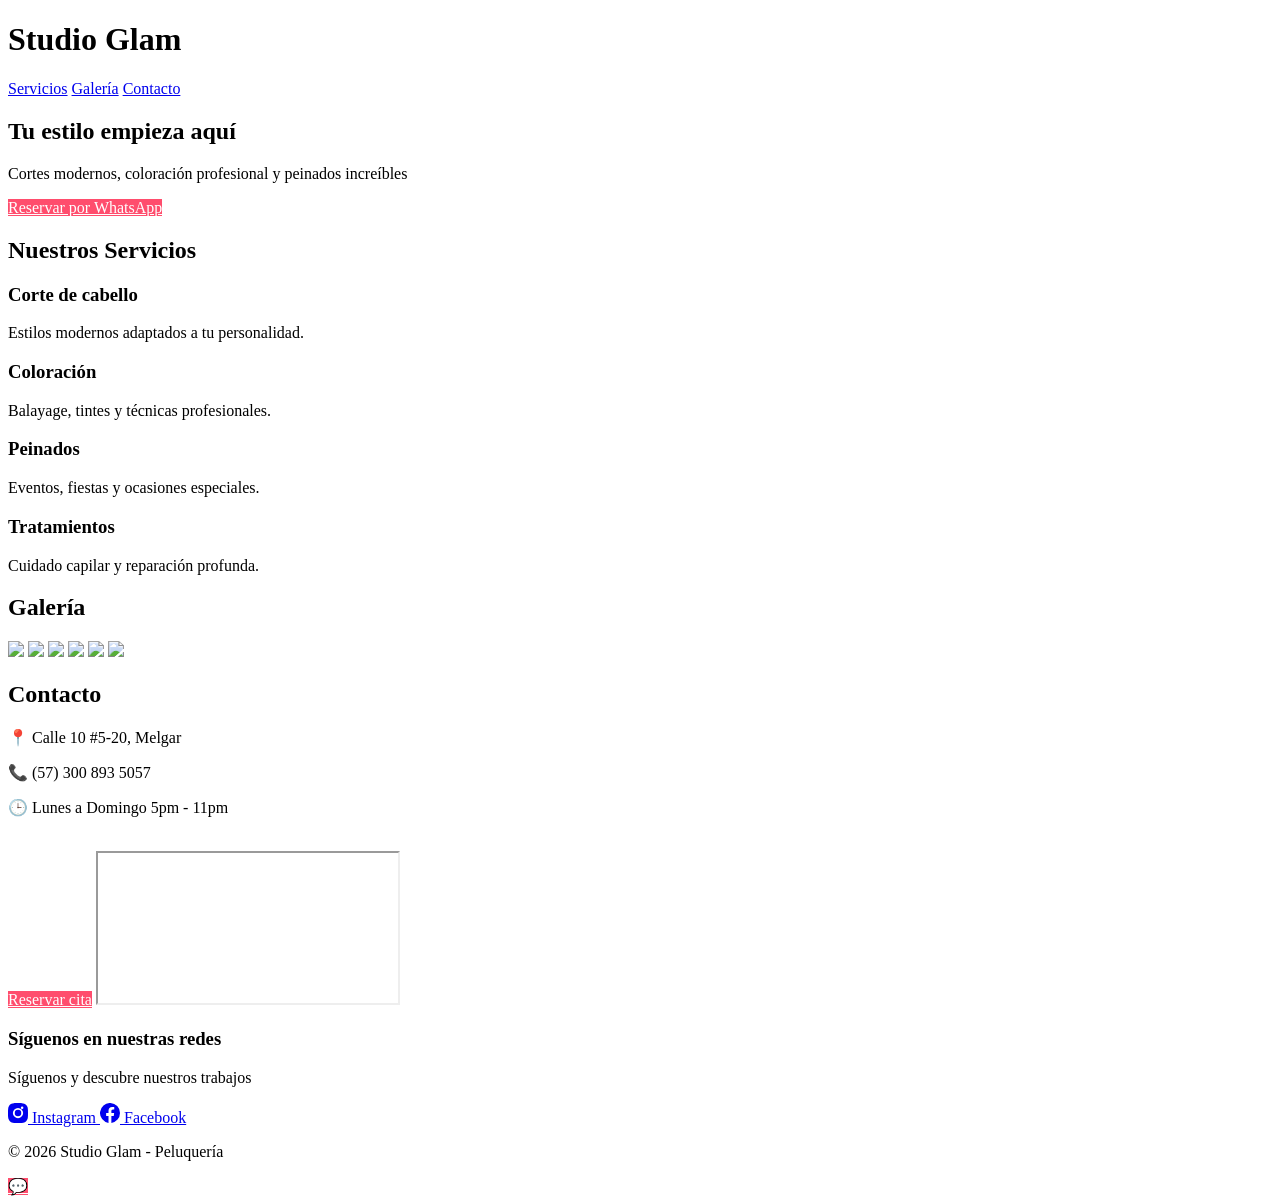
==== barber-template/index.html @ ac0e8989 "update" ====
<!doctype html>
<html lang="es">
  <head>
    <meta charset="UTF-8" />
    <meta name="viewport" content="width=device-width, initial-scale=1.0" />
    <meta name="description" content="Peluquería y barbería con estilo. Reserva tu cita por WhatsApp." />
    <link rel="icon" href="data:image/svg+xml,<svg xmlns='http://www.w3.org/2000/svg' viewBox='0 0 100 100'><text y='.9em' font-size='90'>✂️</text></svg>" />
    <link rel="stylesheet" type="text/css" href="css/styles.css" />
    <script src="https://cdn.tailwindcss.com"></script>
    <title id="nameTitle">Studio Glam - Peluquería</title>
  </head>

  <body>
    <header>
      <h1 id="nameFront">Studio Glam</h1>

      <nav>
        <a href="#service">Servicios</a>
        <a href="#gallery">Galería</a>
        <a href="#contact">Contacto</a>
      </nav>
    </header>

    <section class="hero">
      <div>
        <h2 id="heroTitle">Tu estilo empieza aquí</h2>
        <p id="heroSubtitle">Cortes modernos, coloración profesional y peinados increíbles</p>

        <a class="btn" target="_blank" id="btnR" href="https://wa.me/"
          >Reservar por WhatsApp</a
        >
      </div>
    </section>

    <section id="service" class="services">
      <h2>Nuestros Servicios</h2>

      <div id="servicesGrid" class="service-grid">
      </div>
    </section>

    <section id="gallery" class="gallery">
      <h2>Galería</h2>

      <div class="gallery-grid">
        <img src="assets/images/gallery1.jpeg" />
        <img src="assets/images/gallery2.jpeg" />
        <img src="assets/images/gallery3.jpeg" />
        <img class="picture4" src="assets/images/gallery4.jpeg" />
        <img src="assets/images/gallery5.jpeg" />
        <img src="assets/images/gallery6.jpeg" />
      </div>
    </section>
    <section id="contact" class="contact">
      <h2>Contacto</h2>

      <p id="address">📍 Calle Principal 123</p>
      <p id="footerPhone">📞 +57 300 000 0000</p>
      <p id="hours">🕒 Lunes a Sábado 9:00 - 19:00</p>

      <br />

      <a class="btn" target="_blank" id="btnC" href="https://wa.me/"
        >Reservar cita</a
      >
      <iframe
        id="mapFrame"
        class="w-full h-80 rounded-lg"
        src="https://maps.google.com/maps?q=Melgar,Tolima&t=&z=16&ie=UTF8&iwloc=&output=embed"
        loading="lazy"
      >
      </iframe>
    </section>

    <section  class="py-16 text-center social">
      <h3 class="text-3xl font-bold mb-6">Síguenos en nuestras redes</h3>

      <p id="socialText" class="mb-8">Síguenos y descubre novedades</p>

      <div class="flex justify-center gap-6">
        <a
          target="_blank"
          id="instagramLink"
          class="flex items-center gap-2 bg-pink-500 text-white px-6 py-3 rounded-lg"
        >
          <svg
            xmlns="http://www.w3.org/2000/svg"
            width="20"
            height="20"
            fill="currentColor"
            viewBox="0 0 16 16"
          >
            <path
              d="M8 0C5.8 0 5.5 0 4.7.1 3.9.1 3.3.3 2.8.5a4 4 0 0 0-1.5 1A4 4 0 0 0 .5 3c-.2.5-.4 1.1-.4 1.9C0 5.7 0 6 0 8s0 2.3.1 3.1c0 .8.2 1.4.4 1.9a4 4 0 0 0 1 1.5 4 4 0 0 0 1.5 1c.5.2 1.1.4 1.9.4.8.1 1.1.1 3.1.1s2.3 0 3.1-.1c.8 0 1.4-.2 1.9-.4a4 4 0 0 0 1.5-1 4 4 0 0 0 1-1.5c.2-.5.4-1.1.4-1.9.1-.8.1-1.1.1-3.1s0-2.3-.1-3.1c0-.8-.2-1.4-.4-1.9a4 4 0 0 0-1-1.5 4 4 0 0 0-1.5-1c-.5-.2-1.1-.4-1.9-.4C10.3 0 10 0 8 0zm0 3.9A4.1 4.1 0 1 1 3.9 8 4.1 4.1 0 0 1 8 3.9zm0 6.7A2.6 2.6 0 1 0 5.4 8 2.6 2.6 0 0 0 8 10.6zm4.3-6.8a1 1 0 1 1-1-1 1 1 0 0 1 1 1z"
            />
          </svg>

          Instagram
        </a>

        <a
          target="_blank"
          id="facebookLink"
          class="flex items-center gap-2 bg-blue-600 text-white px-6 py-3 rounded-lg"
        >
          <svg
            xmlns="http://www.w3.org/2000/svg"
            width="20"
            height="20"
            fill="currentColor"
            viewBox="0 0 16 16"
          >
            <path
              d="M16 8a8 8 0 1 0-9.2 7.9V10.3H4.9V8h1.9V6.2c0-1.9 1.1-3 2.9-3 .8 0 1.7.1 1.7.1v1.8h-1c-1 0-1.3.6-1.3 1.2V8h2.2l-.3 2.3H9.1v5.6A8 8 0 0 0 16 8z"
            />
          </svg>

          Facebook
        </a>
      </div>
    </section>
    

    <footer>
      <p id="footerName">© 2026 Studio Glam - Peluquería</p>
    </footer>

    <!-- BOTÓN WHATSAPP FLOTANTE -->
    <a
      id="whatsappFloat"
      target="_blank"
      class="fixed bottom-6 right-6 bg-green-500 text-white p-4 rounded-full shadow-lg text-xl hover:scale-110 transition"
    >
      💬
    </a>
    <script src="config.js"></script>
    <script src="js/main.js"></script>
  </body>
</html>
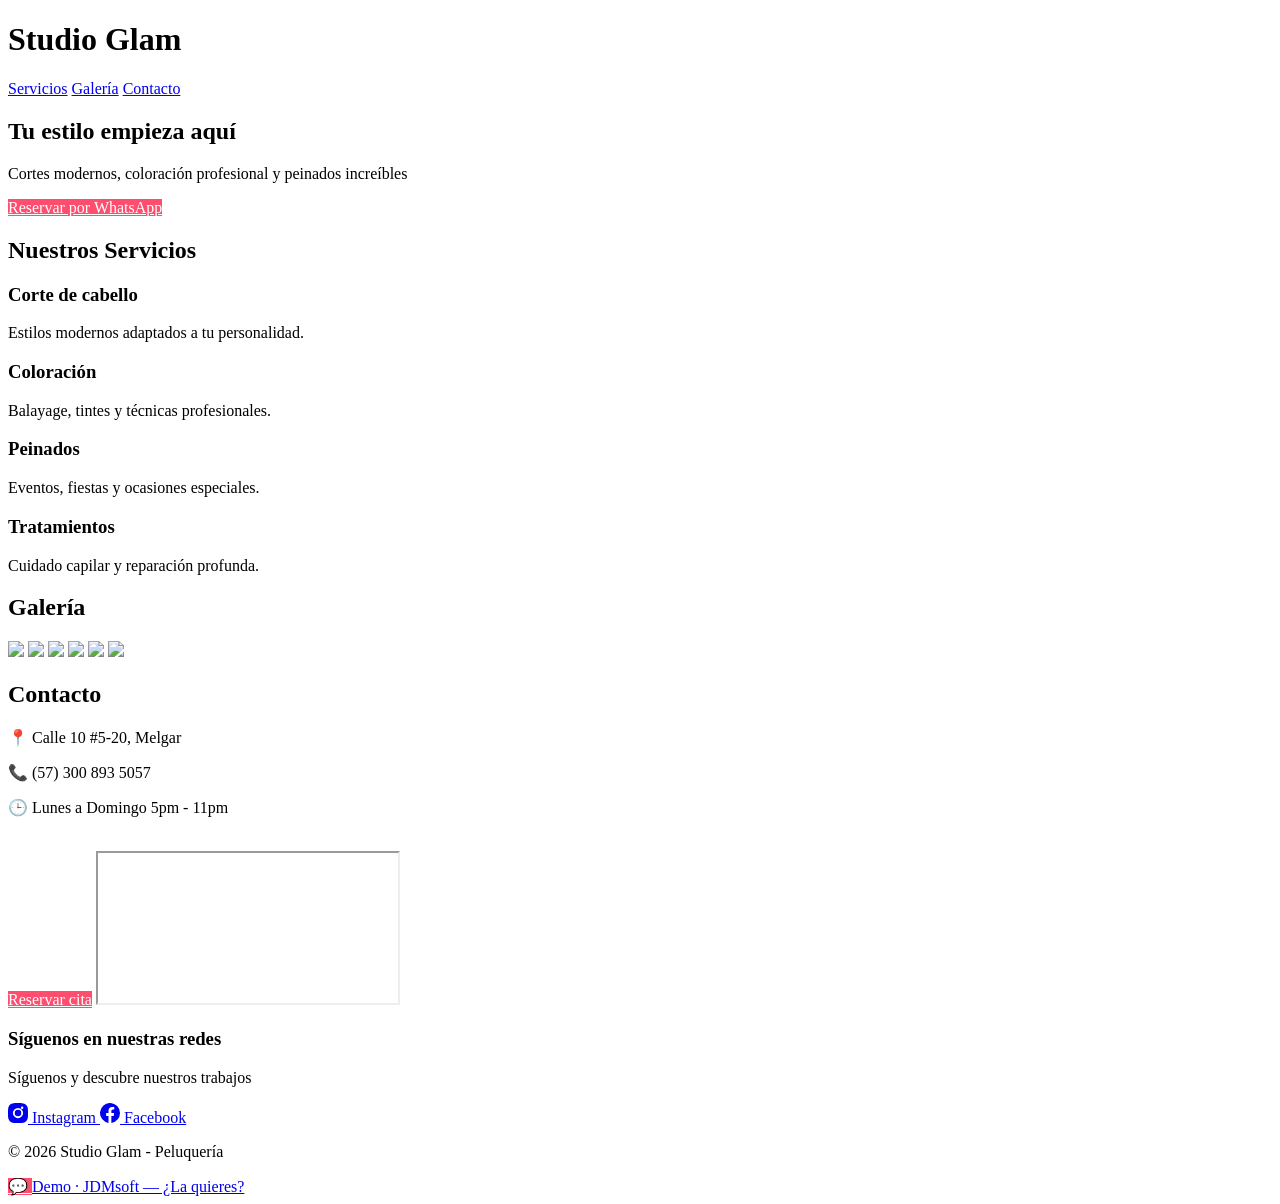
==== commit 79ceaced: "Add demo watermark badge linking to WhatsApp on all templates Generated with [Devin](https://devin.a" ====
--- a/barber-template/index.html
+++ b/barber-template/index.html
@@ -133,6 +133,12 @@
     >
       💬
     </a>
+
+    <!-- MARCA DE AGUA DEMO -->
+    <a id="demoBadge" target="_blank" href="#"
+      class="fixed bottom-6 left-6 bg-gray-900/90 text-white text-xs font-semibold px-4 py-2 rounded-full shadow-lg hover:bg-gray-800 transition z-50">
+      Demo · JDMsoft — ¿La quieres?
+    </a>
     <script src="config.js"></script>
     <script src="js/main.js"></script>
   </body>
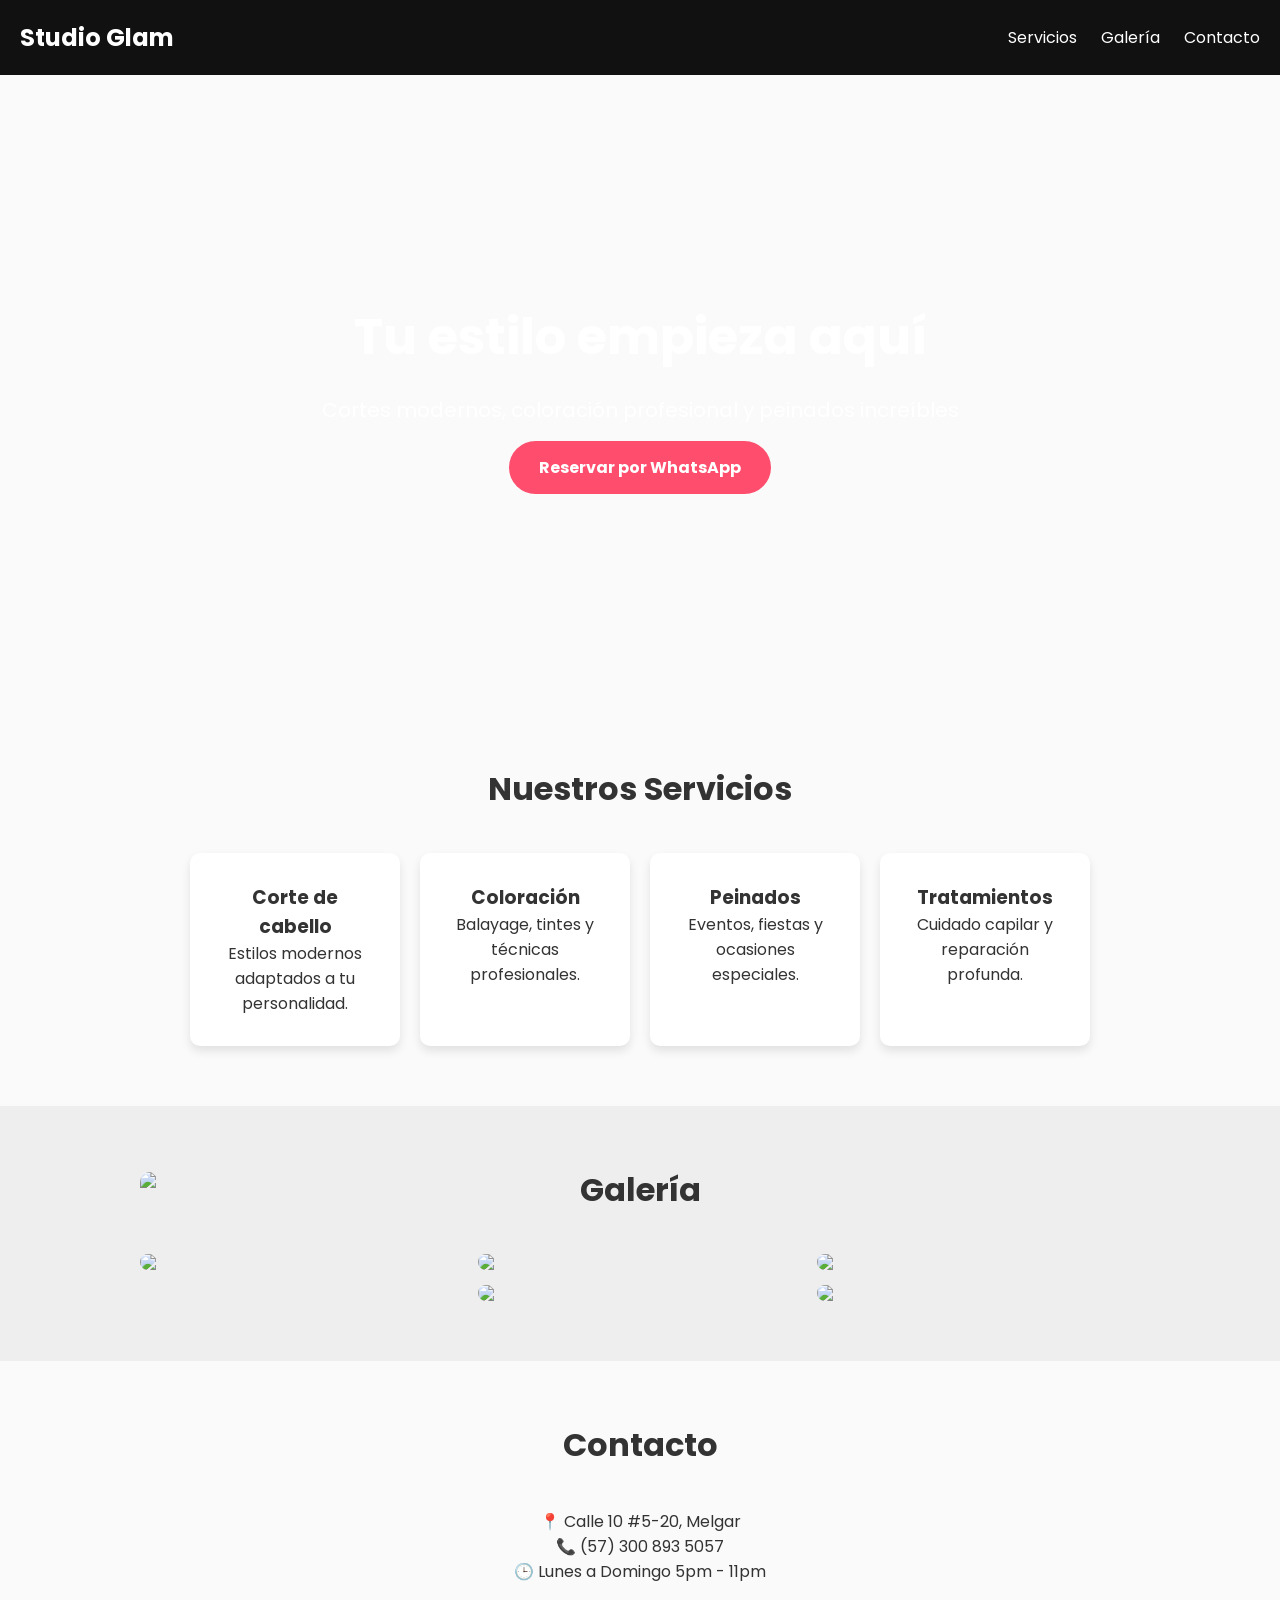
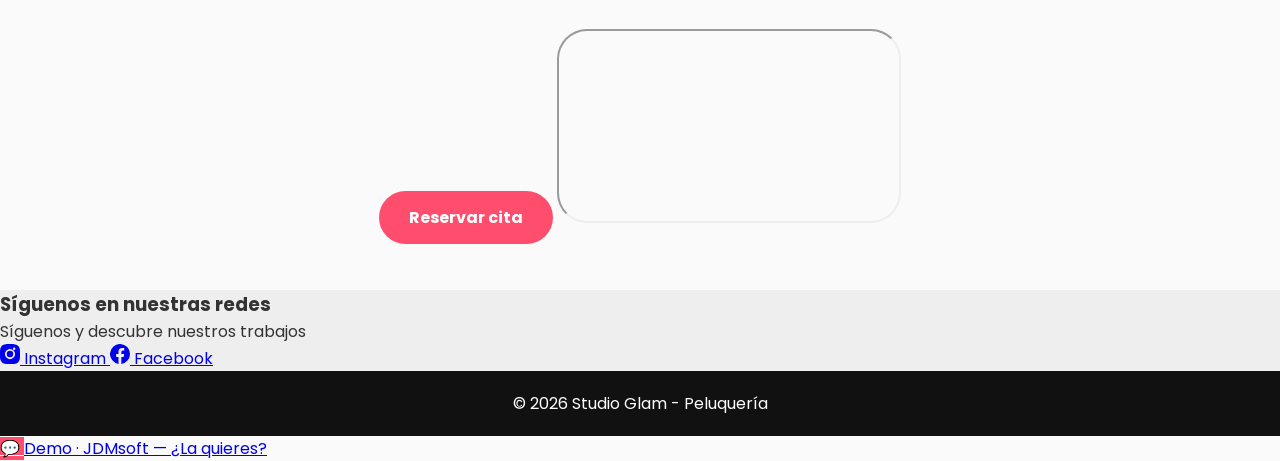
==== commit 41e37dd4: "Brand catalog as Dorbyte and unify template styling Generated with [Devin](https://devin.ai)  Co-Aut" ====
--- a/barber-template/index.html
+++ b/barber-template/index.html
@@ -6,6 +6,7 @@
     <meta name="description" content="Peluquería y barbería con estilo. Reserva tu cita por WhatsApp." />
     <link rel="icon" href="data:image/svg+xml,<svg xmlns='http://www.w3.org/2000/svg' viewBox='0 0 100 100'><text y='.9em' font-size='90'>✂️</text></svg>" />
     <link rel="stylesheet" type="text/css" href="css/styles.css" />
+    <link href="https://fonts.googleapis.com/css2?family=Poppins:wght@300;400;600;700&display=swap" rel="stylesheet" />
     <script src="https://cdn.tailwindcss.com"></script>
     <title id="nameTitle">Studio Glam - Peluquería</title>
   </head>
--- a/barber-template/css/styles.css
+++ b/barber-template/css/styles.css
@@ -0,0 +1,153 @@
+*{
+margin:0;
+padding:0;
+box-sizing:border-box;
+font-family:'Poppins', Arial, Helvetica, sans-serif;
+}
+
+html{
+scroll-behavior:smooth;
+}
+
+body{
+background:#fafafa;
+color:#333;
+}
+
+header{
+background:#111;
+color:white;
+padding:20px;
+display:flex;
+justify-content:space-between;
+align-items:center;
+}
+
+header h1{
+font-size:24px;
+}
+
+nav a{
+color:white;
+margin-left:20px;
+text-decoration:none;
+}
+
+.hero{
+height:70vh;
+background:url("https://images.unsplash.com/photo-1522335789203-aabd1fc54bc9") center/cover;
+display:flex;
+align-items:center;
+justify-content:center;
+padding: 0px 20px 0px 20px;
+text-align:center;
+color:white;
+}
+
+.hero h2{
+font-size:50px;
+margin-bottom:20px;
+}
+
+.hero p{
+font-size:20px;
+margin-bottom:30px;
+}
+
+.btn{
+background:#ff4d6d;
+padding:15px 30px;
+color:white;
+text-decoration:none;
+border-radius:30px;
+font-weight:bold;
+}
+
+.services{
+padding:60px 20px;
+text-align:center;
+
+}
+
+.services h2{
+margin-bottom:40px;
+font-size:32px;
+}
+
+.service-grid{
+display:grid;
+grid-template-columns:repeat(auto-fit,minmax(200px,1fr));
+gap:20px;
+max-width:900px;
+margin:auto;
+}
+
+.service{
+background:white;
+padding:30px;
+border-radius:10px;
+box-shadow:0 5px 10px rgba(0,0,0,0.1);
+}
+
+.gallery{
+padding:60px 20px;
+text-align:center;
+background:#eee;
+}
+
+.gallery-grid{
+display:grid;
+grid-template-columns:repeat(auto-fit,minmax(250px,1fr));
+gap:15px;
+max-width:1000px;
+margin:auto;
+    
+}
+
+
+.picture4{
+margin-top:-35%;
+}
+@media(max-width:768px) {
+    .picture4{
+        margin-top:0px;
+    }
+}
+.gallery h2{
+margin-bottom:40px;
+font-size:32px;
+}
+
+
+.gallery img{
+width:100%;
+border-radius:10px;
+}
+
+.contact{
+padding:60px 1rem;
+text-align:center;
+}
+.contact h2{
+margin-bottom:40px;
+font-size:32px;
+}
+.contact iframe{
+    margin-top: 20px;
+    padding: 20px;
+    border-radius: 30px;
+}
+
+.social{
+    background:#eee;
+}
+
+
+
+footer{
+background:#111;
+color:white;
+text-align:center;
+padding:20px;
+
+}
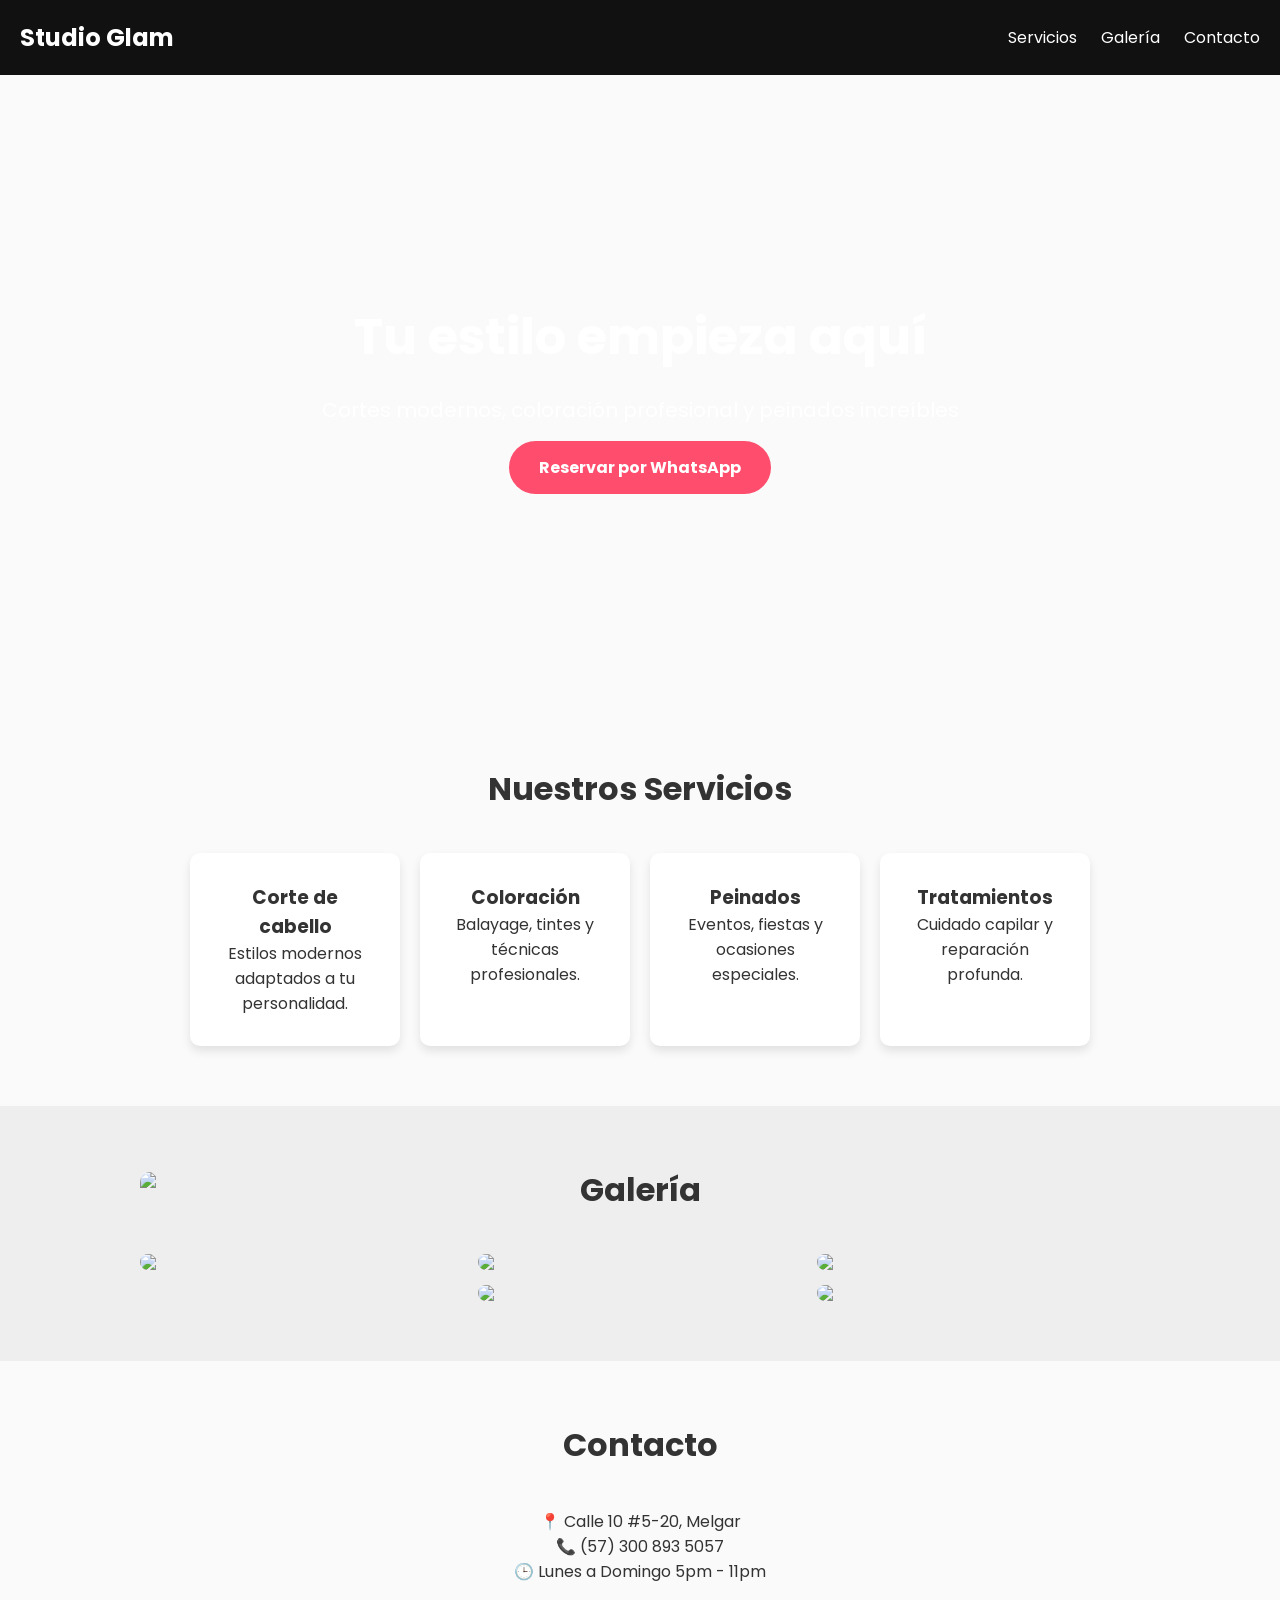
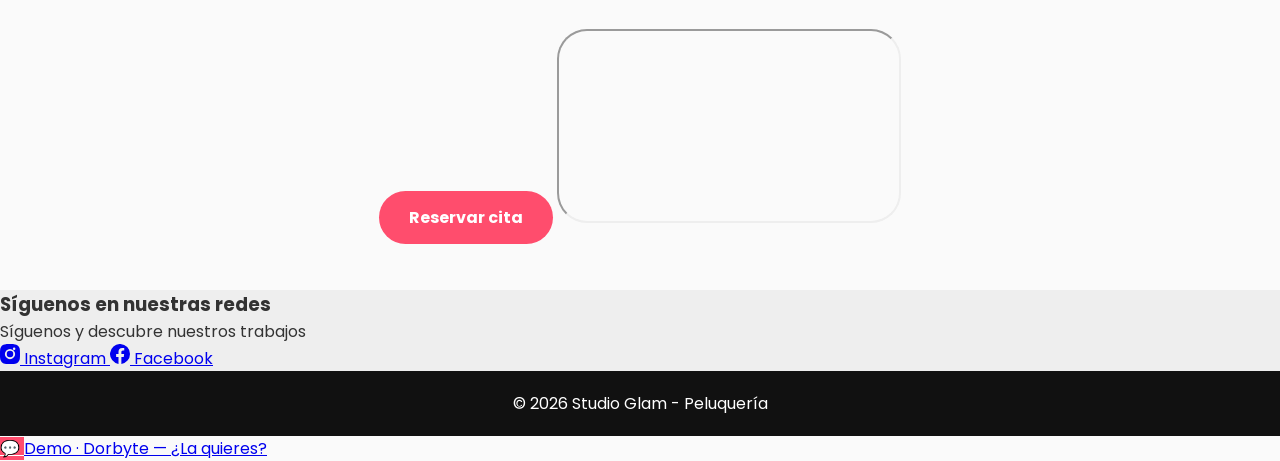
==== commit 448ff516: "Rename demo watermark to Dorbyte brand Generated with [Devin](https://devin.ai)  Co-Authored-By: Dev" ====
--- a/barber-template/index.html
+++ b/barber-template/index.html
@@ -138,7 +138,7 @@
     <!-- MARCA DE AGUA DEMO -->
     <a id="demoBadge" target="_blank" href="#"
       class="fixed bottom-6 left-6 bg-gray-900/90 text-white text-xs font-semibold px-4 py-2 rounded-full shadow-lg hover:bg-gray-800 transition z-50">
-      Demo · JDMsoft — ¿La quieres?
+      Demo · Dorbyte — ¿La quieres?
     </a>
     <script src="config.js"></script>
     <script src="js/main.js"></script>
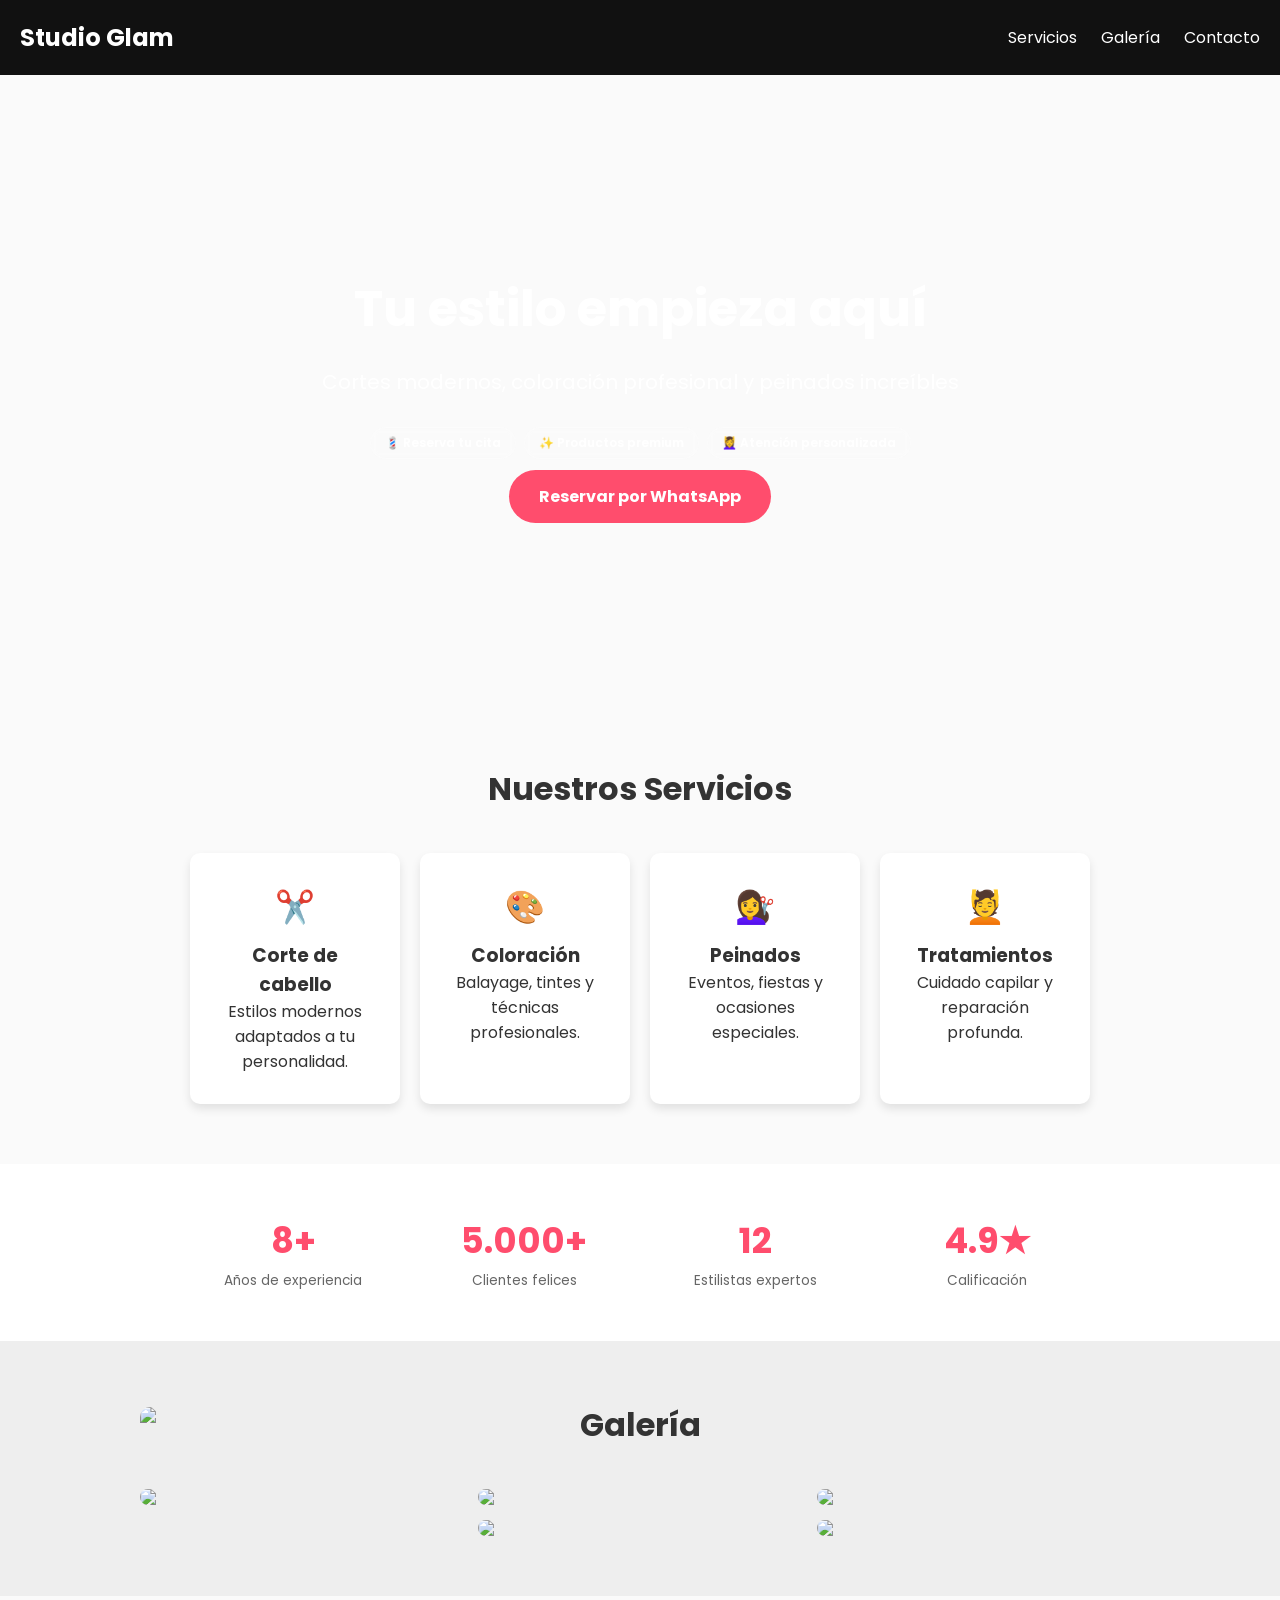
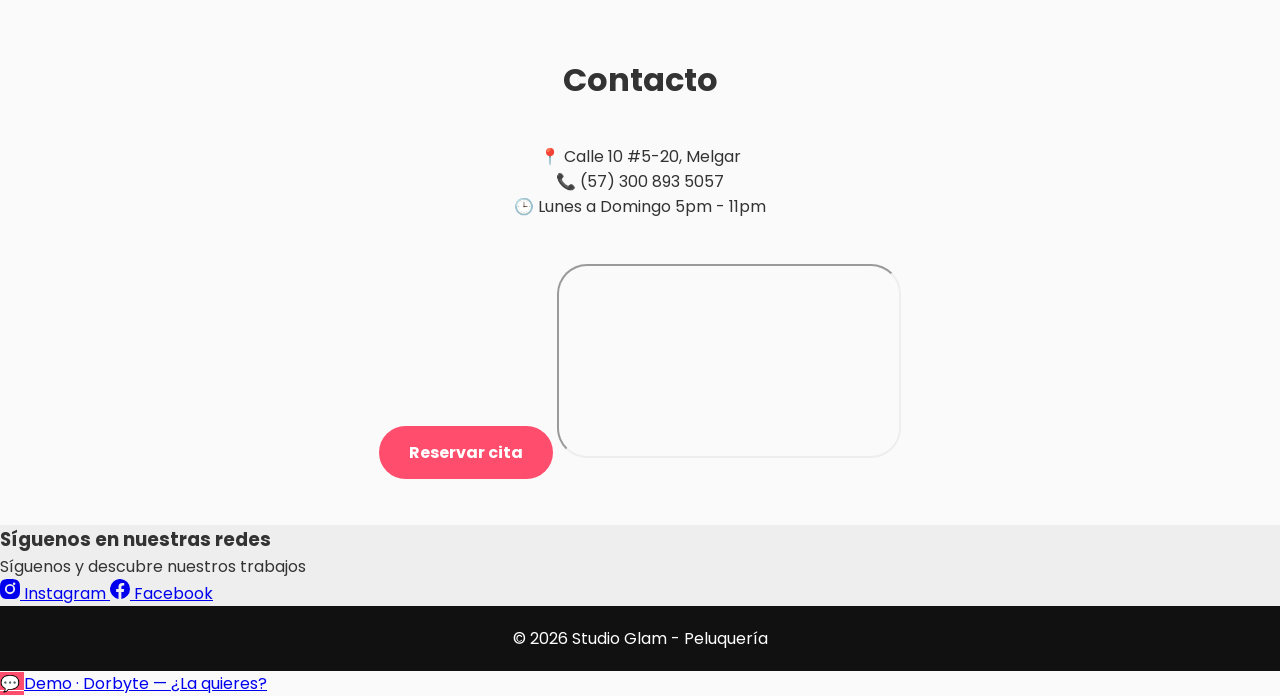
==== commit dfc7a063: "Add badges, stats and service icons across all templates; 4 new business types Generated with [Devin" ====
--- a/barber-template/index.html
+++ b/barber-template/index.html
@@ -27,6 +27,8 @@
         <h2 id="heroTitle">Tu estilo empieza aquí</h2>
         <p id="heroSubtitle">Cortes modernos, coloración profesional y peinados increíbles</p>
 
+        <div id="heroBadges" class="hero-badges"></div>
+
         <a class="btn" target="_blank" id="btnR" href="https://wa.me/"
           >Reservar por WhatsApp</a
         >
@@ -38,6 +40,11 @@
 
       <div id="servicesGrid" class="service-grid">
       </div>
+    </section>
+
+    <!-- STATS -->
+    <section id="statsSection" class="stats hidden">
+      <div id="statsGrid" class="stats-grid"></div>
     </section>
 
     <section id="gallery" class="gallery">
--- a/barber-template/css/styles.css
+++ b/barber-template/css/styles.css
@@ -7,6 +7,55 @@
 
 html{
 scroll-behavior:smooth;
+}
+
+:root{
+--brand:#ff4d6d;
+}
+
+.hero-badges{
+display:flex;
+flex-wrap:wrap;
+justify-content:center;
+gap:8px;
+margin-bottom:25px;
+}
+
+.hero-badges span{
+background:rgba(255,255,255,.12);
+border:1px solid rgba(255,255,255,.25);
+color:#fff;
+font-size:12px;
+font-weight:600;
+padding:6px 14px;
+border-radius:20px;
+backdrop-filter:blur(4px);
+}
+
+.stats{
+padding:50px 20px;
+background:#fff;
+text-align:center;
+}
+
+.stats-grid{
+display:grid;
+grid-template-columns:repeat(auto-fit,minmax(140px,1fr));
+gap:25px;
+max-width:900px;
+margin:auto;
+}
+
+.stat-num{
+font-size:2.2rem;
+font-weight:700;
+color:var(--brand);
+}
+
+.stat-label{
+font-size:.85rem;
+color:#666;
+margin-top:4px;
 }
 
 body{
